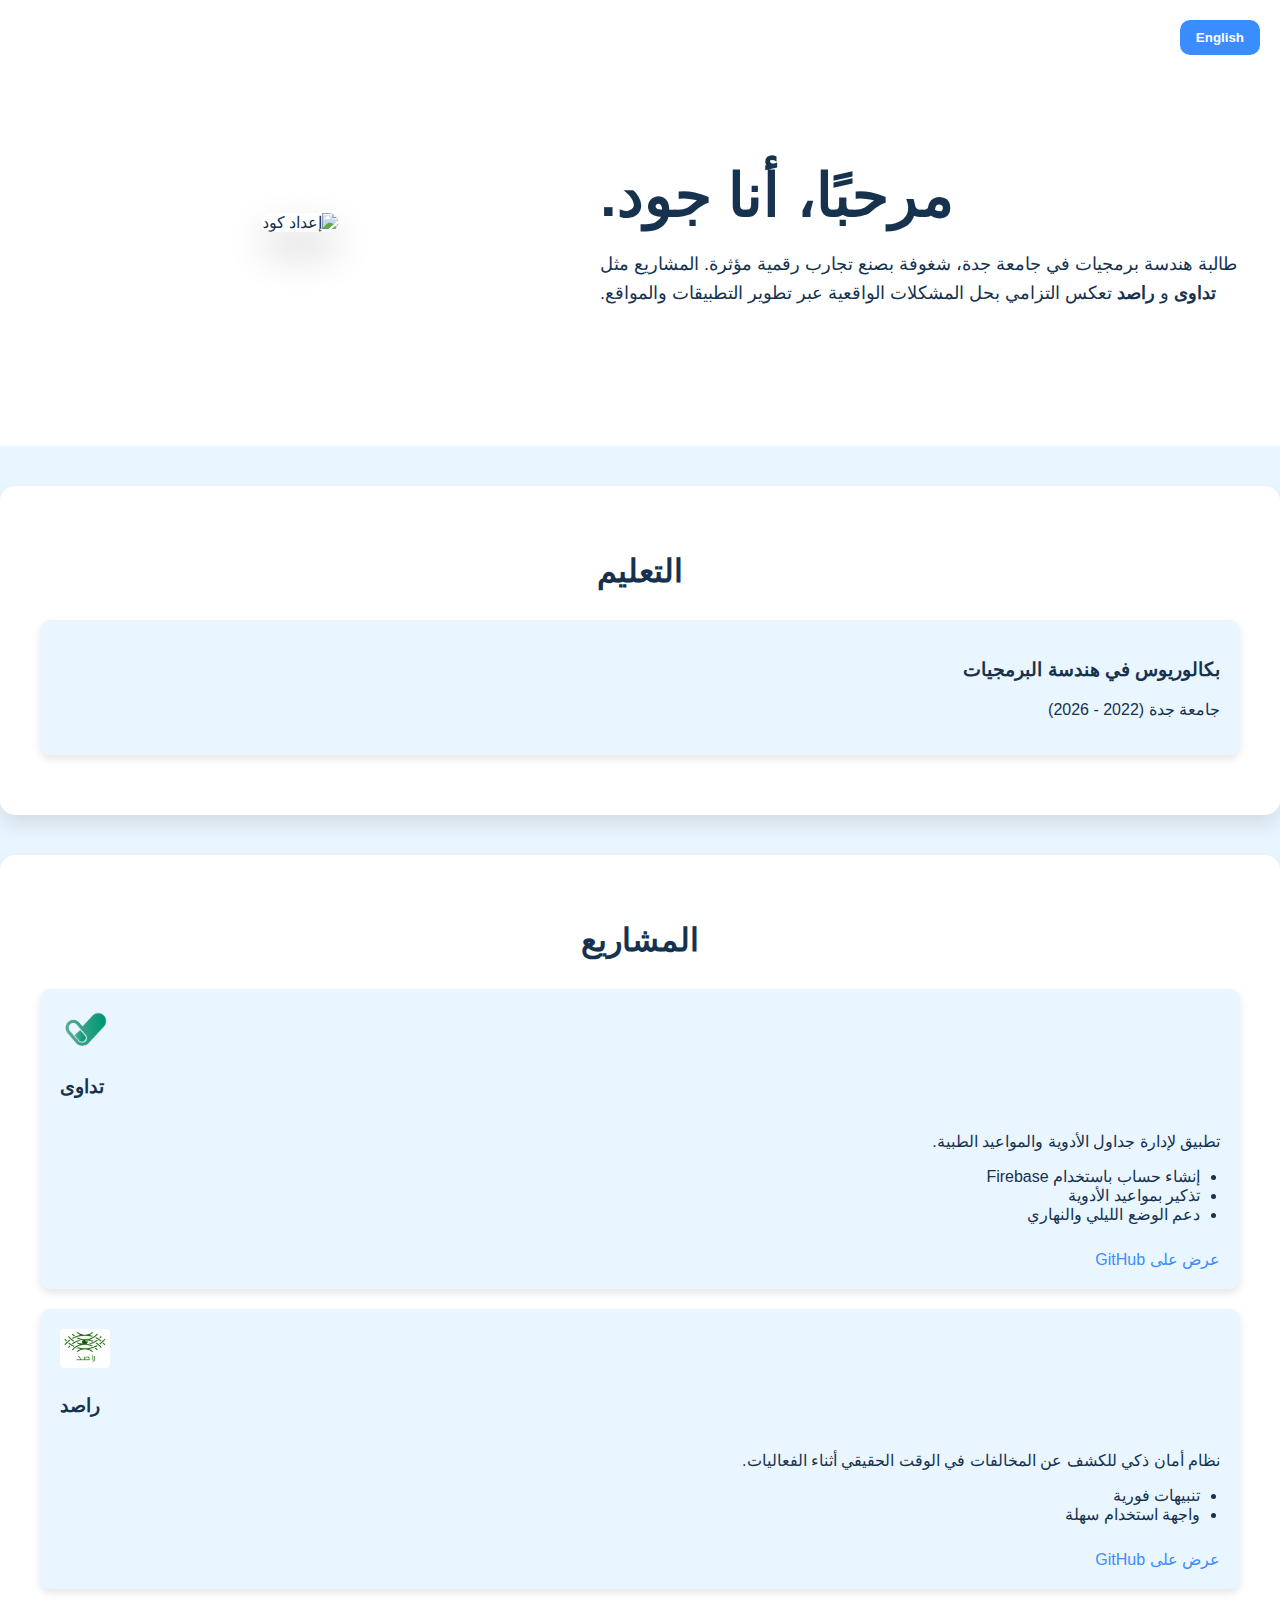
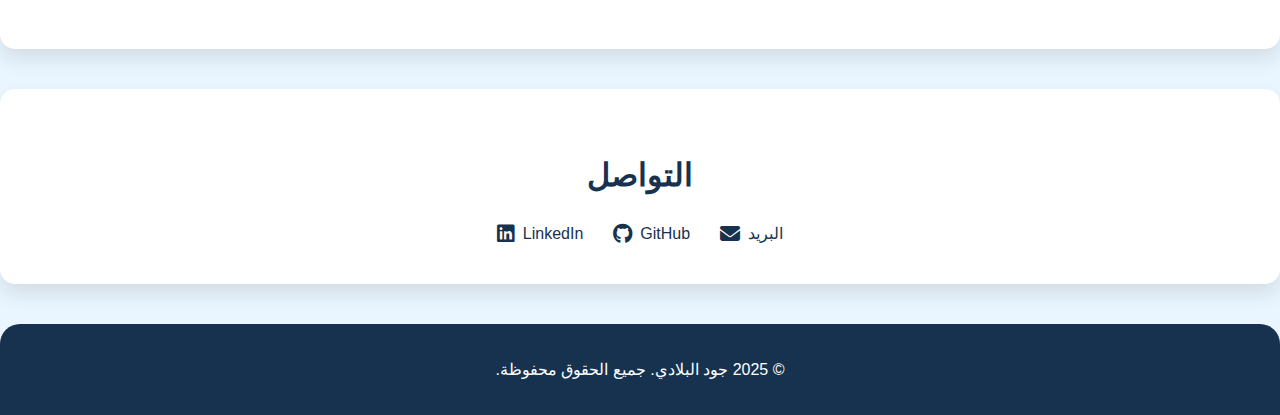
==== index-ar.html @ 70677906 "added arabic language" ====
<!DOCTYPE html>
<html lang="ar" dir="rtl">

<head>
    <meta charset="UTF-8" />
    <meta name="viewport" content="width=device-width, initial-scale=1.0" />
    <title>جود البلادي | سيرة ذاتية</title>
    <link rel="stylesheet" href="styleSheet.css" />
    <link rel="stylesheet" href="https://cdnjs.cloudflare.com/ajax/libs/font-awesome/6.5.0/css/all.min.css" />
</head>

<body>
    <div class="language-switch">
        <button onclick="window.location.href='index.html'">English</button>
    </div>

    <header class="header">
        <div class="container welcome">
            <div class="text">
                <h1>مرحبًا، أنا جود.</h1>
                <p>طالبة هندسة برمجيات في جامعة جدة، شغوفة بصنع تجارب رقمية مؤثرة. المشاريع مثل <strong>تداوى</strong> و
                    <strong>راصد</strong> تعكس التزامي بحل المشكلات الواقعية عبر تطوير التطبيقات والمواقع.
                </p>
            </div>
            <div class="image">
                <img src="avataaars.PNG" alt="إعداد كود" />
            </div>
        </div>
    </header>

    <main>
        <section class="education section">
            <h2>التعليم</h2>
            <div class="card">
                <h3>بكالوريوس في هندسة البرمجيات</h3>
                <p>جامعة جدة (2022 - 2026)</p>
            </div>
        </section>

        <section class="projects section">
            <h2>المشاريع</h2>
            <div class="card">
                <div class="project-header">
                    <div class="project-header-content">
                        <img src="tadawaLogo.png" alt="شعار تداوى" class="logo" />
                        <h3>تداوى</h3>
                    </div>
                </div>


                <p>تطبيق لإدارة جداول الأدوية والمواعيد الطبية.</p>
                <ul>
                    <li>إنشاء حساب باستخدام Firebase</li>
                    <li>تذكير بمواعيد الأدوية</li>
                    <li>دعم الوضع الليلي والنهاري</li>
                </ul>
                <a href="https://github.com/AreejAljuhani/Tadawa-app" target="_blank">عرض على GitHub</a>
            </div>

            <div class="card">
                <div class="project-header">
                    <div class="project-header-content">
                        <img src="RasidLogo.png" alt="شعار راصد" class="logo" />
                        <h3>راصد</h3>
                    </div>
                </div>

                <p>نظام أمان ذكي للكشف عن المخالفات في الوقت الحقيقي أثناء الفعاليات.</p>
                <ul>
                    <li>تنبيهات فورية</li>
                    <li>واجهة استخدام سهلة</li>
                </ul>
                <a href="https://github.com/Majd-sud/RASID" target="_blank">عرض على GitHub</a>
            </div>
        </section>

        <section class="contact section">
            <h2>التواصل</h2>
            <div class="social-links">
                <a href="mailto:ajoud7101@gmai.com" target="_blank"><i class="fas fa-envelope"></i> البريد</a>
                <a href="https://github.com/joud-7101" target="_blank"><i class="fab fa-github"></i> GitHub</a>
                <a href="https://www.linkedin.com/in/joud-albeladi-b42479322/" target="_blank"><i
                        class="fab fa-linkedin"></i> LinkedIn</a>
            </div>
        </section>
    </main>

    <footer class="footer">
        <p>&copy; 2025 جود البلادي. جميع الحقوق محفوظة.</p>
    </footer>
</body>

</html>
---- styleSheet.css ----
/* Base Styles */
body {
    font-family: 'Segoe UI', sans-serif;
    background-color: #EAF6FF;
    margin: 0;
    padding: 0;
    color: #16324F;
}

img {
    max-width: 100%;
    height: auto;
}

.container {
    max-width: 1200px;
    margin: 0 auto;
    padding: 20px;
}

.language-switch {
    position: absolute;
    top: 20px;
    right: 20px;
    z-index: 1000;
}

.language-switch button {
    background-color: #3A8DFF;
    color: #fff;
    border: none;
    padding: 10px 16px;
    border-radius: 10px;
    cursor: pointer;
    font-weight: bold;
}

.language-switch button:hover {
    background-color: #2a6dcc;
}

/* Header Section */
.header {
    background-color: #fff;
    padding: 100px 20px;
    display: flex;
    align-items: center;
    justify-content: center;
    text-align: left;
}

.welcome {
    display: flex;
    flex-wrap: wrap;
    align-items: center;
    gap: 40px;
}

.welcome .text {
    flex: 1 1 50%;
}

.welcome .text h1 {
    font-size: 60px;
    margin-bottom: 20px;
}

.welcome .text p {
    font-size: 18px;
    line-height: 1.6;
}

.welcome .image {
    flex: 1 1 40%;
    text-align: center;
}

.welcome img {
    border-radius: 20px;
    box-shadow: 0 20px 40px rgba(0, 0, 0, 0.2);
    transition: transform 0.3s;
}

.welcome img:hover {
    transform: scale(1.05);
}

/* Sections */
.section {
    background-color: #fff;
    margin: 40px auto;
    padding: 40px;
    border-radius: 15px;
    box-shadow: 0 10px 20px rgba(0, 0, 0, 0.1);
    transition: transform 0.3s ease, box-shadow 0.3s ease;
}

.section h2 {
    text-align: center;
    font-size: 32px;
    margin-bottom: 30px;
}

/* Cards */
.card {
    background-color: #EAF6FF;
    padding: 20px;
    border-radius: 10px;
    margin-bottom: 20px;
    box-shadow: 0 4px 8px rgba(0, 0, 0, 0.1);
    transition: box-shadow 0.3s;
}

.card:hover {
    box-shadow: 0 8px 16px rgba(0, 0, 0, 0.2);
}

.project-header {
    display: flex;
    align-items: center;
    gap: 10px;
    margin-bottom: 10px;
}

.project-header .logo {
    width: 32px;
    height: 32px;
    border-radius: 4px;
}

.card ul {
    padding-left: 20px;
    margin-top: 10px;
}

.card a {
    display: inline-block;
    margin-top: 10px;
    color: #3A8DFF;
    text-decoration: none;
}

.card a:hover {
    color: #A3FF67;
}

/* Social Links */
.social-links {
    display: flex;
    justify-content: center;
    gap: 30px;
    flex-wrap: wrap;
    margin-top: 20px;
}

.social-links a {
    display: flex;
    align-items: center;
    gap: 8px;
    text-decoration: none;
    color: #16324F;
    font-weight: 500;
    font-size: 16px;
}

.social-links i {
    font-size: 20px;
}

/* Footer */
.footer {
    text-align: center;
    padding: 20px;
    background-color: #16324F;
    color: #fff;
    margin-top: 30px;
    border-top-left-radius: 20px;
    border-top-right-radius: 20px;
}

/* Responsive */
@media (max-width: 768px) {
    .welcome {
        flex-direction: column;
        text-align: center;
    }

    .welcome .text h1 {
        font-size: 40px;
    }

    .section {
        padding: 25px;
        margin: 20px;
    }

    .card {
        padding: 15px;
    }

    .social-links {
        flex-direction: column;
        gap: 20px;
    }
}

/* RTL Support */
html[dir="rtl"] {
    direction: rtl;
    text-align: right;
}

html[dir="rtl"] .project-header {
    flex-direction: column;
    /* Stack vertically */
    align-items: flex-end;
    /* Align to the right */
    text-align: right;
    /* Ensure text is right-aligned */
}


html[dir="rtl"] .social-links a {
    flex-direction: row-reverse;
}

html[dir="rtl"] .card ul {
    padding-right: 20px;
    padding-left: 0;
}

/* Stack the logo above the title and align right in RTL */
html[dir="rtl"] .project-header-content {
    display: flex;
    flex-direction: column;
    align-items: flex-end;
    text-align: right;
}

.project-header .logo {
    width: 50px;
    height: auto;
    margin-bottom: 8px;
}
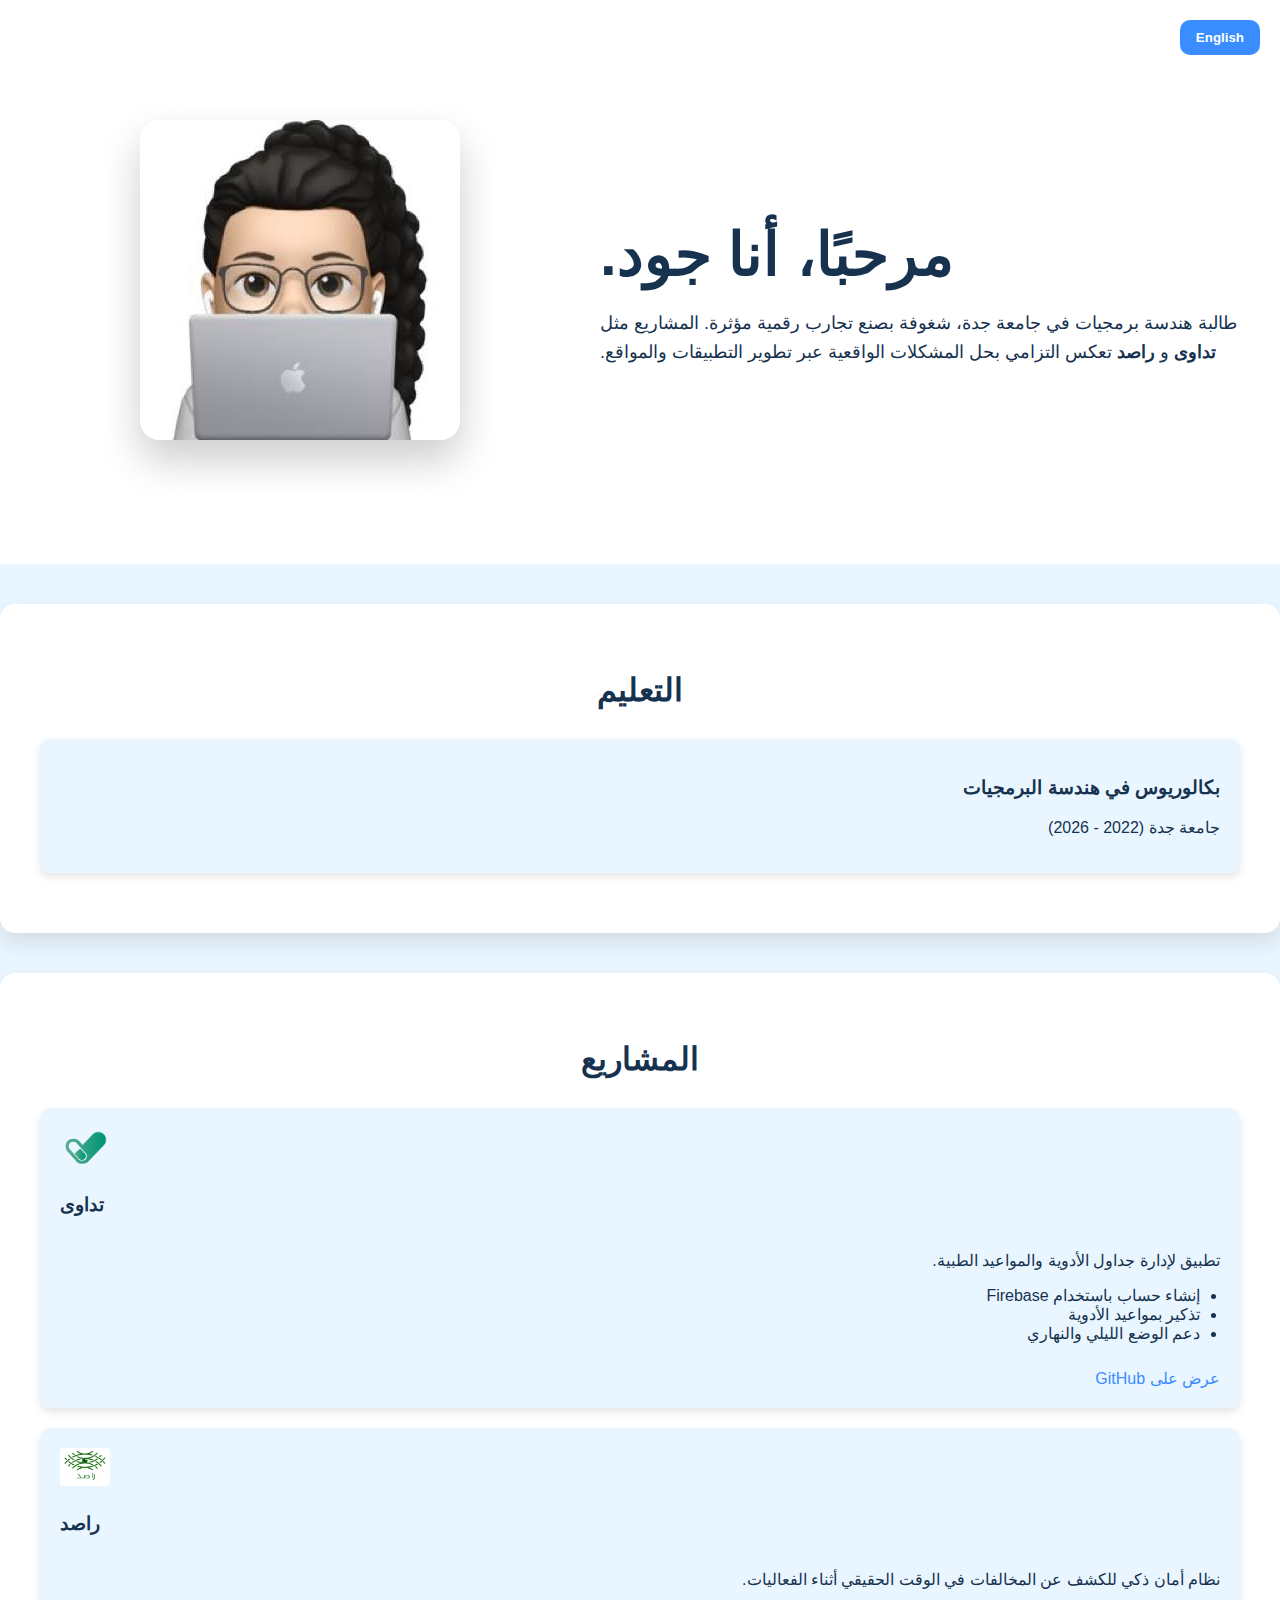
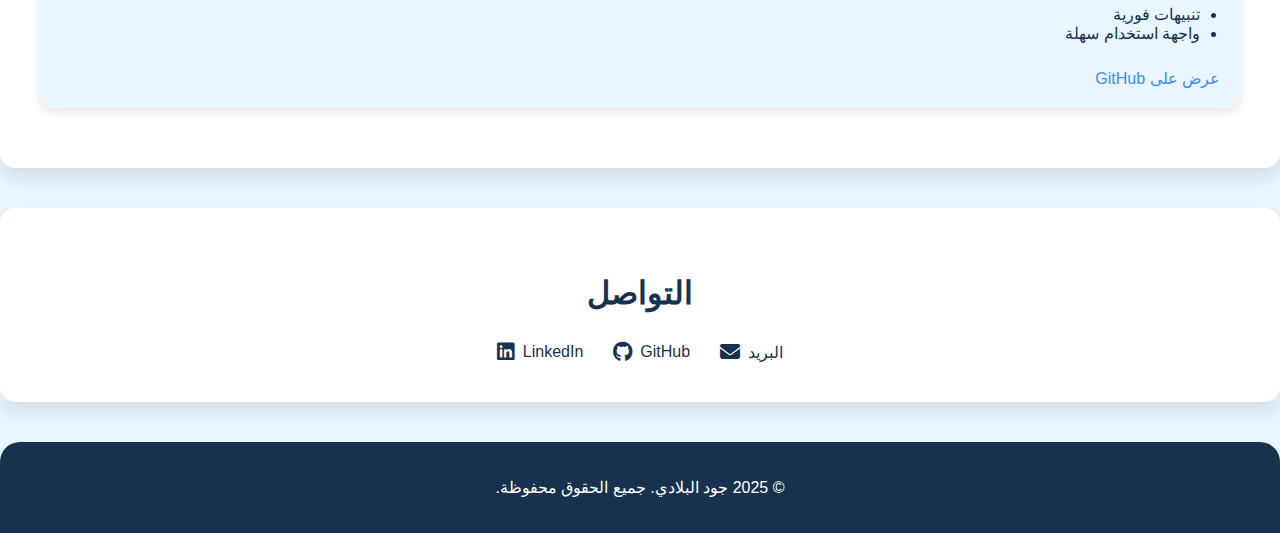
==== commit 9614dd26: "changed avatar" ====
--- a/index-ar.html
+++ b/index-ar.html
@@ -23,7 +23,7 @@
                 </p>
             </div>
             <div class="image">
-                <img src="avataaars.PNG" alt="إعداد كود" />
+                <img src="media/avatar.jpg" alt="avatar" />
             </div>
         </div>
     </header>
@@ -42,7 +42,7 @@
             <div class="card">
                 <div class="project-header">
                     <div class="project-header-content">
-                        <img src="tadawaLogo.png" alt="شعار تداوى" class="logo" />
+                        <img src="media/tadawaLogo.png" alt="شعار تداوى" class="logo" />
                         <h3>تداوى</h3>
                     </div>
                 </div>
@@ -60,7 +60,7 @@
             <div class="card">
                 <div class="project-header">
                     <div class="project-header-content">
-                        <img src="RasidLogo.png" alt="شعار راصد" class="logo" />
+                        <img src="media/RasidLogo.png" alt="شعار راصد" class="logo" />
                         <h3>راصد</h3>
                     </div>
                 </div>
--- a/styleSheet.css
+++ b/styleSheet.css
@@ -141,7 +141,7 @@
 }
 
 .card a:hover {
-    color: #A3FF67;
+    color: #284e6d;
 }
 
 /* Social Links */
